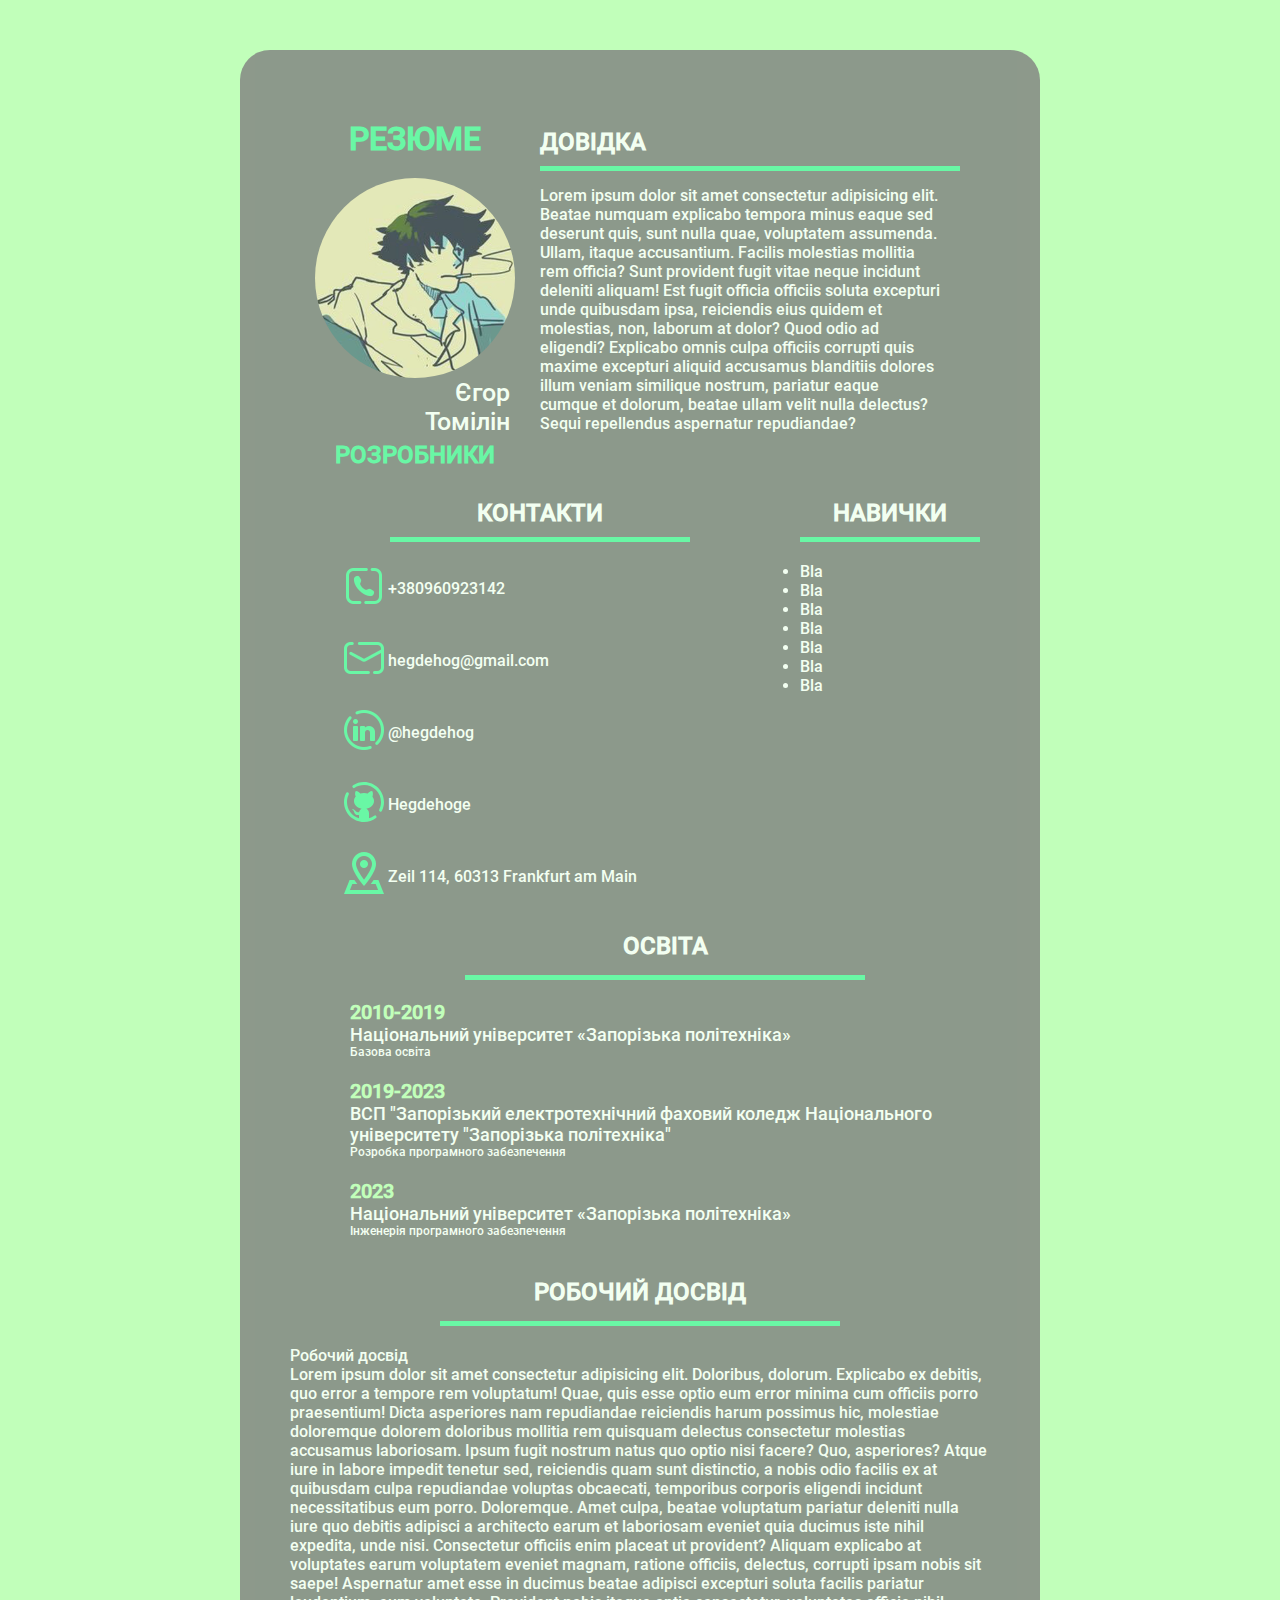
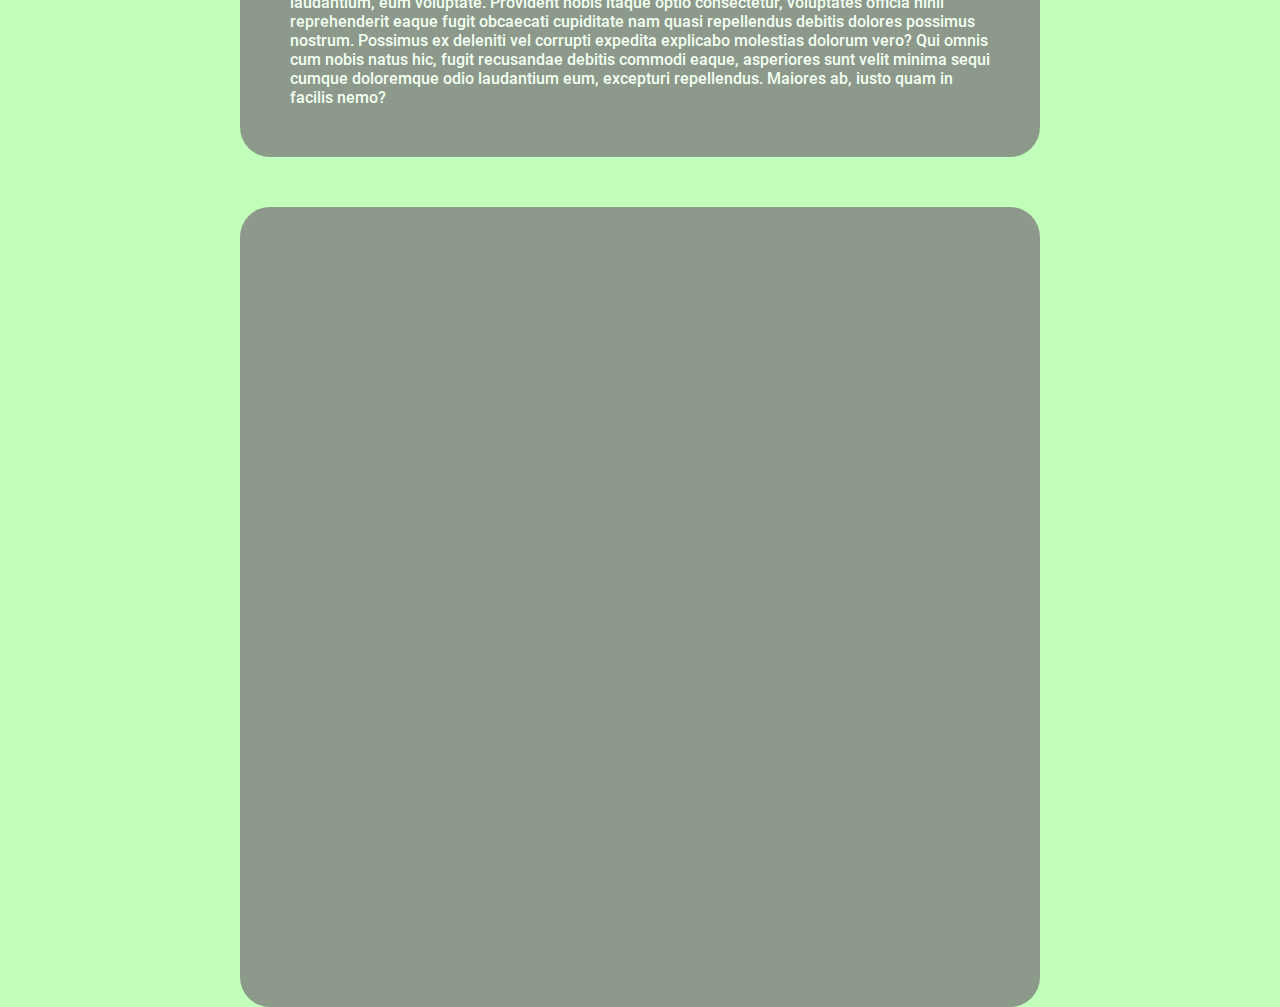
==== web-develop/Lab-2/index.html @ 569e78ba "Quest Commit" ====
<!DOCTYPE html>
<html lang="en">
  <head>
    <meta charset="UTF-8" />
    <meta
      name="viewport"
      content="width=device-width, initial-scale=1.0"
    />
    <meta
      name="desrciption"
      content="CV-info"
    />
    <link
      rel="stylesheet"
      href="./css/fonts.css"
    />
    <link
      rel="stylesheet"
      href="./css/style.css"
    />
    <title>Резюме</title>
  </head>
  <body>
    <div class="container">
      <div class="resume">
        <div class="main">
          <h1 class="main_title">Резюме</h1>
          <img
            class="Profil_main"
            src="img/Profil_main.jpg"
            alt="I'am"
          />
          <p class="name">Єгор</p>
          <p class="surname">Томілін</p>
          <h2 class="speciality">Розробники</h2>
        </div>
        <div class="certificate">
          <h2 class="profile">Довідка</h2>
          <div class="divide"></div>
          <p class="about">
            Lorem ipsum dolor sit amet consectetur adipisicing elit. Beatae
            numquam explicabo tempora minus eaque sed deserunt quis, sunt nulla
            quae, voluptatem assumenda. Ullam, itaque accusantium. Facilis
            molestias mollitia rem officia? Sunt provident fugit vitae neque
            incidunt deleniti aliquam! Est fugit officia officiis soluta
            excepturi unde quibusdam ipsa, reiciendis eius quidem et molestias,
            non, laborum at dolor? Quod odio ad eligendi? Explicabo omnis culpa
            officiis corrupti quis maxime excepturi aliquid accusamus blanditiis
            dolores illum veniam similique nostrum, pariatur eaque cumque et
            dolorum, beatae ullam velit nulla delectus? Sequi repellendus
            aspernatur repudiandae?
          </p>
        </div>
        <div class="contacts">
          <h2 class="contacts_title">Контакти</h2>
          <div class="divide"></div>
          <div class="contacts_wrapper">
            <div class="contact_item">
              <a href="b"
                ><img
                  src="icons/contacts/phone.png"
                  alt="phone"
                  class="contacts_icons"
              /></a>
              <div class="contacts_text">+380960923142</div>
            </div>
            <div class="contact_item">
              <a href="b"
                ><img
                  src="icons/contacts/mail.png"
                  alt="mail"
                  class="contacts_icons"
              /></a>
              <div class="contacts_text">hegdehog@gmail.com</div>
            </div>
            <div class="contact_item">
              <a href="b"
                ><img
                  src="icons/contacts/linkidin.png"
                  alt="linkidin"
                  class="contacts_icons"
              /></a>
              <div class="contacts_text">@hegdehog</div>
            </div>
            <div class="contact_item">
              <a href="b"
                ><img
                  src="icons/contacts/icons8-github.svg"
                  alt="git"
                  class="contacts_icons"
              /></a>
              <div class="contacts_text">Hegdehoge</div>
            </div>
            <div class="contact_item">
              <a href="https://maps.app.goo.gl/7nJFN1azXGgWfS116"
                ><img
                  src="icons/contacts/location.png"
                  alt="location"
                  class="contacts_icons"
              /></a>
              <div class="contacts_text">Zeil 114, 60313 Frankfurt am Main</div>
            </div>
          </div>
        </div>
        <div class="skills">
          <h2 class="skills_title">Навички</h2>
          <div class="divide"></div>
          <div class="skills_wrapper">
            <ul>
              <li>Bla</li>
              <li>Bla</li>
              <li>Bla</li>
              <li>Bla</li>
              <li>Bla</li>
              <li>Bla</li>
              <li>Bla</li>
            </ul>
          </div>
        </div>
        <div class="education">
          <h2 class="education_title">Освіта</h2>
          <div class="divide"></div>
          <div class="education_wrrapper">
            <div class="education_item">
              <p class="years">2010-2019</p>
              <a
                href="https://zp.isuo.org/schools/view/id/1600"
                class="institution"
                >Національний університет «Запорізька політехніка»</a
              >
              <p class="specialization">Базова освіта</p>
            </div>
            <div class="education_item">
              <p class="years">2019-2023</p>
              <a
                href="https://zetk.com.ua/"
                class="institution"
                >ВСП "Запорізький електротехнічний фаховий коледж Національного
                університету "Запорізька політехніка"</a
              >
              <p class="specialization">Розробка програмного забезпечення</p>
            </div>
            <div class="education_item">
              <p class="years">2023</p>
              <a
                href="https://zp.edu.ua/"
                class="institution"
                >Національний університет «Запорізька політехніка»</a
              >
            </div>
            <p class="specialization">Інженерія програмного забезпечення</p>
          </div>
        </div>
        <div class="experience">
          <h2 class="experience_title">Робочий досвід</h2>
          <div class="divide"></div>
          Робочий досвід
          <div class="experience_block">
            <p class="experience_text">
              Lorem ipsum dolor sit amet consectetur adipisicing elit.
              Doloribus, dolorum. Explicabo ex debitis, quo error a tempore rem
              voluptatum! Quae, quis esse optio eum error minima cum officiis
              porro praesentium! Dicta asperiores nam repudiandae reiciendis
              harum possimus hic, molestiae doloremque dolorem doloribus
              mollitia rem quisquam delectus consectetur molestias accusamus
              laboriosam. Ipsum fugit nostrum natus quo optio nisi facere? Quo,
              asperiores? Atque iure in labore impedit tenetur sed, reiciendis
              quam sunt distinctio, a nobis odio facilis ex at quibusdam culpa
              repudiandae voluptas obcaecati, temporibus corporis eligendi
              incidunt necessitatibus eum porro. Doloremque. Amet culpa, beatae
              voluptatum pariatur deleniti nulla iure quo debitis adipisci a
              architecto earum et laboriosam eveniet quia ducimus iste nihil
              expedita, unde nisi. Consectetur officiis enim placeat ut
              provident? Aliquam explicabo at voluptates earum voluptatem
              eveniet magnam, ratione officiis, delectus, corrupti ipsam nobis
              sit saepe! Aspernatur amet esse in ducimus beatae adipisci
              excepturi soluta facilis pariatur laudantium, eum voluptate.
              Provident nobis itaque optio consectetur, voluptates officia nihil
              reprehenderit eaque fugit obcaecati cupiditate nam quasi
              repellendus debitis dolores possimus nostrum. Possimus ex deleniti
              vel corrupti expedita explicabo molestias dolorum vero? Qui omnis
              cum nobis natus hic, fugit recusandae debitis commodi eaque,
              asperiores sunt velit minima sequi cumque doloremque odio
              laudantium eum, excepturi repellendus. Maiores ab, iusto quam in
              facilis nemo?
            </p>
          </div>
        </div>
      </div>
      <div class="coment"></div>
    </div>
  </body>
</html>
---- web-develop/Lab-2/css/fonts.css ----
@font-face {
    font-family: 'Roboto';
    src: url('../fonts/Roboto-Medium.ttf');
    src: url('../fonts/Roboto-Medium.ttf') format('embedded-opentype'),
        url('../fonts/Roboto-Medium.ttf') format('woff'),
        url('../fonts/Roboto-Medium.ttf') format('truetype');
    font-weight: normal;
    font-style: normal;
}
---- web-develop/Lab-2/css/style.css ----
* {
    box-sizing: border-box;
    margin: 0;
    padding: 0;
    border: 0;
    font-family: 'Roboto';
    color: #808080;
    color: #ffffff;
}

h1 , h2, h3, h4, h5, h6{
    text-transform: uppercase;
    /* display: inline-block;
    border-bottom: 2px dotted; */
}

body {
    background-color: #C1FFBA;
    background-image: url(../img/2471316.gif);
    background-attachment: fixed;
    background-position: center center;
}

a:hover{
    color:#54f6a1;
}

.divide{
    display: block;
    height: 5px;
    width: 100px;
    background-color: #54f6a1;
    margin-bottom: 15px;
}

.container{
    margin: 0 auto;
}

.resume{
    margin: 0 auto;
    margin-top: 50px;
    padding: 50px;
    width: 800px;
    min-height: 800px;
    background-color: #808080;
    opacity: 80%;
    display: flex;
    flex-direction: row;
    justify-content: flex-start;
    flex-wrap: wrap;
    align-items: first baseline;
    border-radius: 30px;
}

.main{
    width: 250px;
}

.certificate{
    display: block;
    width: 400px;
    height: 300px;
    margin: 0 auto;
    margin-right: 50px;
}    

.certificate .profile{
    margin-bottom: 10px;
}
.certificate .divide{
    width: 420px;
}
.main_title{
    text-align: center;
    margin-top: 20px;
    color: #54f6a1;
}

.Profil_main{
    display: block;
    margin: 20px auto 0 auto ;
    height: 200px;
    width: 200px;
    border-radius: 100%;
}
.name , .surname{
    margin-right: 30px;
   text-align: end;
   font-size: 25px;
}
.speciality{
    margin-top: 5px;
    text-align: center;
    color: #54f6a1;
}

.name{
    text-indent: 20px;
}
.contacts{
    margin: 20px 50px 0 50px;
    width: 400px;
}

.contacts_title{
    text-align: center;
}
.contacts .divide{
    width: 300px;
    margin: 0 auto;
    margin-top: 10px;
}

.contacts_icons{
 display: inline-block;
}
.contacts_wrapper{
   /* margin-left: 60px; */
    display: flex;
    flex-wrap: wrap;
    align-items: flex-start;
    flex-direction: column;
    justify-content: center;
}
.contacts_text{
    display: inline-block;
    text-align: center;
}
.contact_item{
    margin-top: 20px;
    display: flex;
    flex-direction: row;
    align-items:center;
    justify-self: center;
}

.skills{
    width: 200px;
    height: 200px;
    margin-top: 20px;
    padding: 10px;
}
.skills_title{
    text-align: center;
}

.skills .divide{
  width: 180px; 
  margin-top: 10px;
}
.skills_wrapper{
    margin-top: 20px;
    display: flex;
    flex-wrap: wrap;
    align-items: center;
    justify-content: space-between;
}

.education{
    margin-top: 20px;
    margin-left: 50px;
    padding: 10px;
}

.education .divide{
    width: 400px;
    margin: 0 auto;
    margin-top: 15px;
}

.education_wrapper{
    display: flex;
    flex-wrap: wrap;
    align-items: center;
    justify-content: center;
}

.education_item{
    margin-top: 20px;
}

.education_item .years {
    font-size: 20px;
    font-weight: bold;
    color: #C1FFBA;
}
.education_title{
    text-align: center;
}

.education_item .institution {
    text-decoration-line: none;
    font-size: 18px;
    hover
}

.specialization {
    font-size: 12px;
}

.experience .divide {
    width: 400px;
    margin: 0 auto;
    margin-top: 15px;
    margin-bottom: 20px;
}
.experience_title{
    text-align: center;
    margin-top: 30px;
    margin-bottom: 10px;
}

.coment{
    width: 800px;
    min-height: 500px;
    margin: 0 auto;
    margin-top: 50px;
    padding: 50px;
    width: 800px;
    min-height: 800px;
    background-color: #808080;
    opacity: 80%;
    display: flex;
    flex-direction: row;
    justify-content: flex-start;
    flex-wrap: wrap;
    align-items: first baseline;
    border-radius: 30px;
}
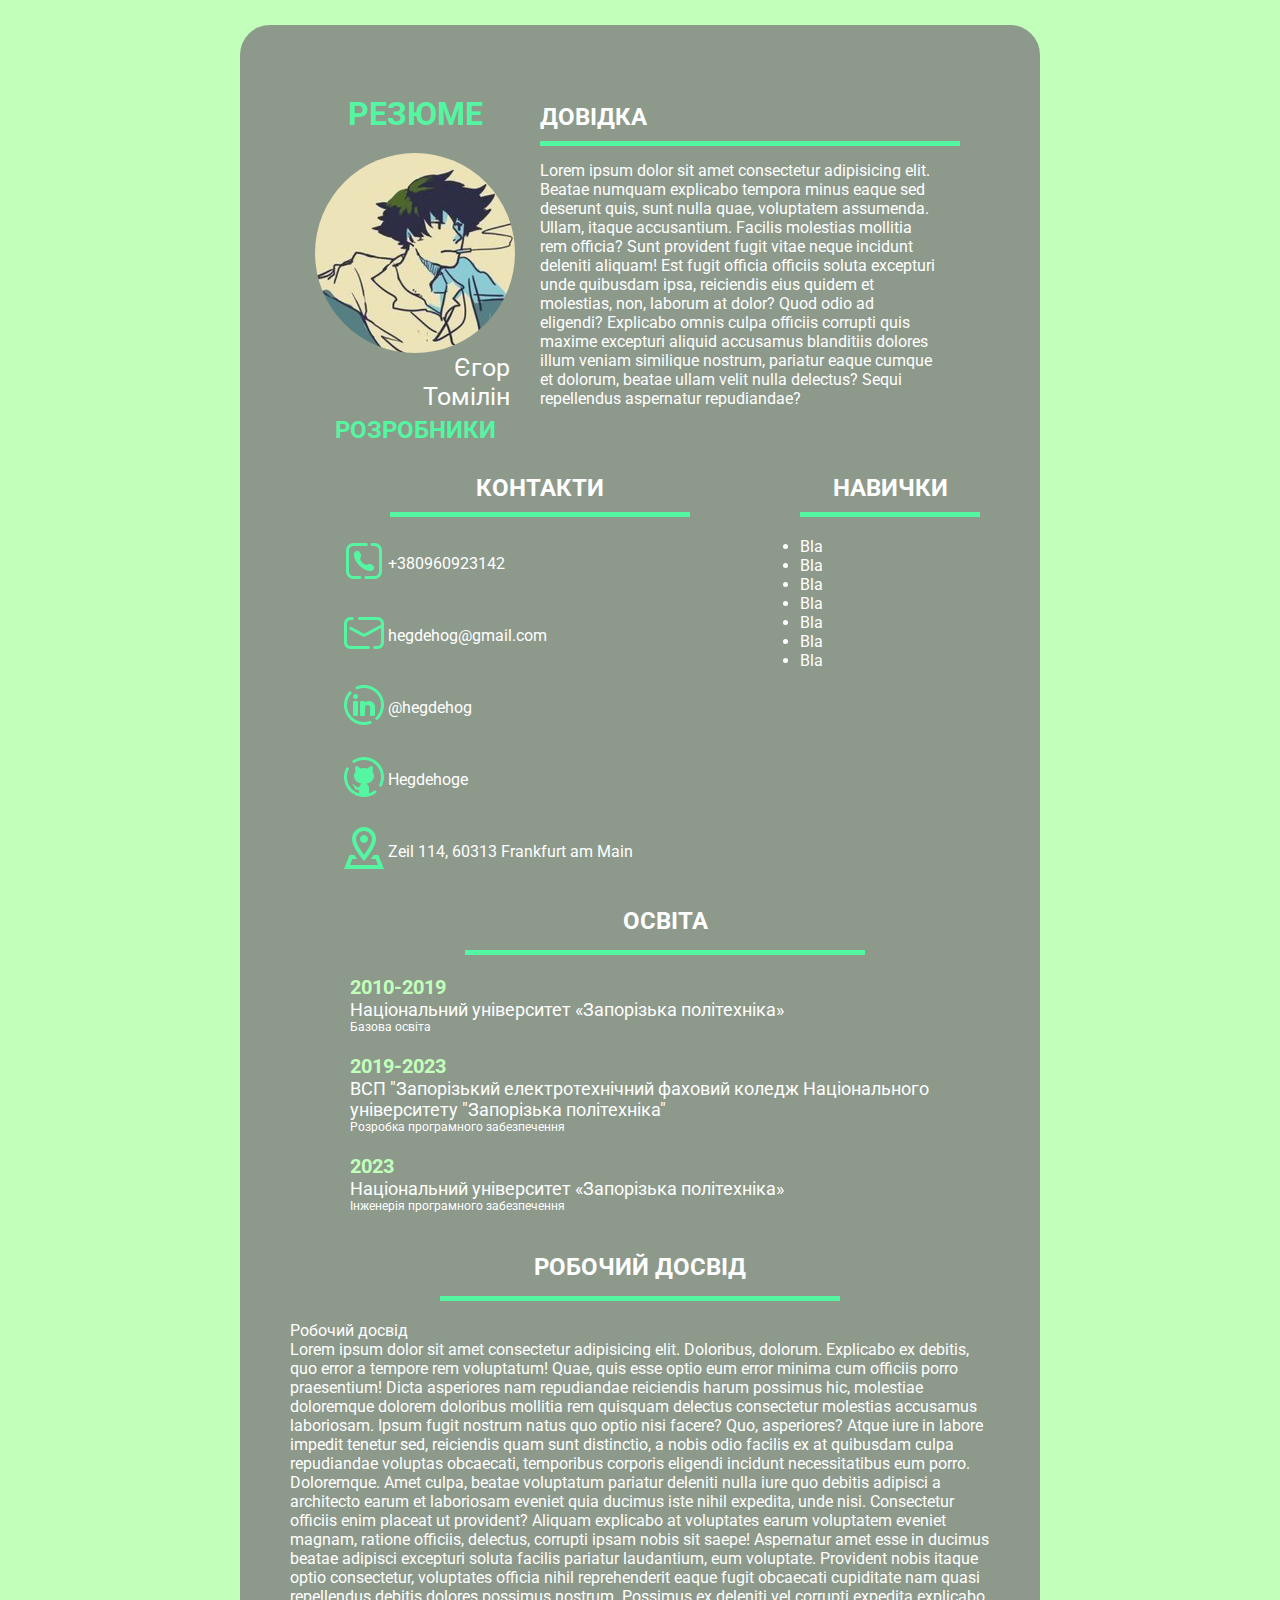
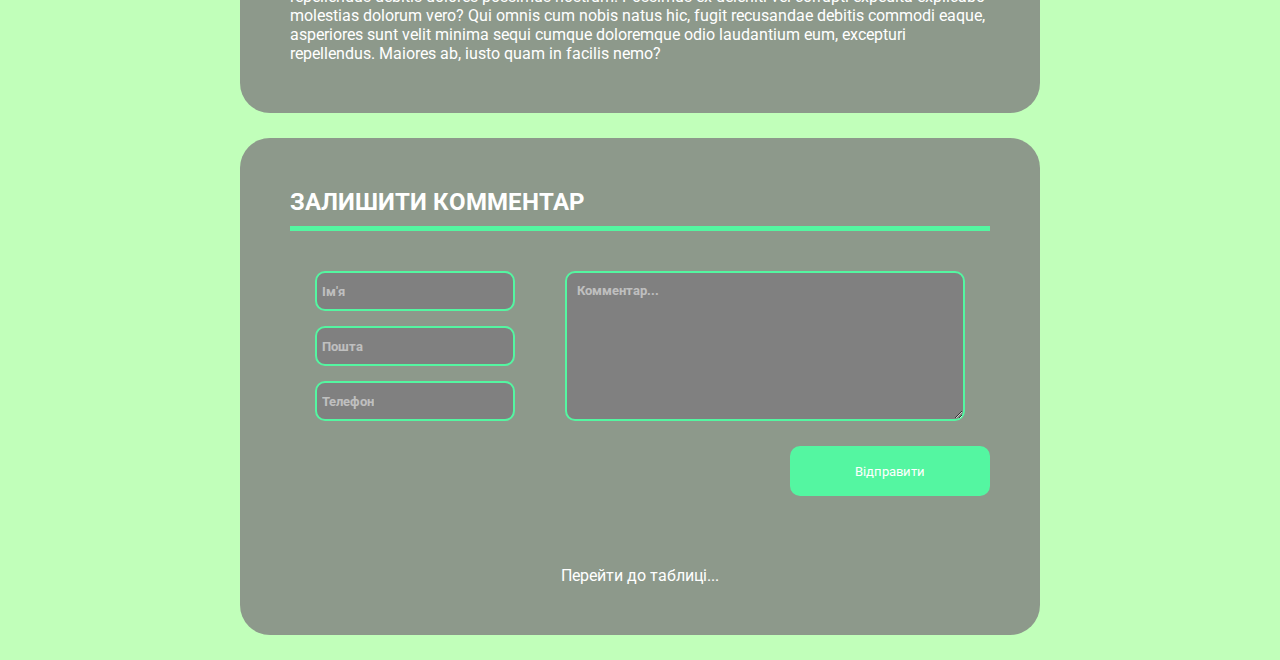
==== commit 4f879f21: "Finish HTML and CSS Lab-2" ====
--- a/web-develop/Lab-2/index.html
+++ b/web-develop/Lab-2/index.html
@@ -11,8 +11,17 @@
       content="CV-info"
     />
     <link
+      rel="preconnect"
+      href="https://fonts.googleapis.com"
+    />
+    <link
+      rel="preconnect"
+      href="https://fonts.gstatic.com"
+      crossorigin
+    />
+    <link
+      href="https://fonts.googleapis.com/css2?family=Roboto:wght@400;700&display=swap"
       rel="stylesheet"
-      href="./css/fonts.css"
     />
     <link
       rel="stylesheet"
@@ -36,7 +45,7 @@
         </div>
         <div class="certificate">
           <h2 class="profile">Довідка</h2>
-          <div class="divide"></div>
+          <div class="divider"></div>
           <p class="about">
             Lorem ipsum dolor sit amet consectetur adipisicing elit. Beatae
             numquam explicabo tempora minus eaque sed deserunt quis, sunt nulla
@@ -53,7 +62,7 @@
         </div>
         <div class="contacts">
           <h2 class="contacts_title">Контакти</h2>
-          <div class="divide"></div>
+          <div class="divider"></div>
           <div class="contacts_wrapper">
             <div class="contact_item">
               <a href="b"
@@ -104,7 +113,7 @@
         </div>
         <div class="skills">
           <h2 class="skills_title">Навички</h2>
-          <div class="divide"></div>
+          <div class="divider"></div>
           <div class="skills_wrapper">
             <ul>
               <li>Bla</li>
@@ -119,8 +128,8 @@
         </div>
         <div class="education">
           <h2 class="education_title">Освіта</h2>
-          <div class="divide"></div>
-          <div class="education_wrrapper">
+          <div class="divider"></div>
+          <div class="education_wrapper">
             <div class="education_item">
               <p class="years">2010-2019</p>
               <a
@@ -153,7 +162,7 @@
         </div>
         <div class="experience">
           <h2 class="experience_title">Робочий досвід</h2>
-          <div class="divide"></div>
+          <div class="divider"></div>
           Робочий досвід
           <div class="experience_block">
             <p class="experience_text">
@@ -187,7 +196,53 @@
           </div>
         </div>
       </div>
-      <div class="coment"></div>
+    </div>
+    <div class="container">
+      <div class="comment">
+        <h2 class="comment_title">Залишити Комментар</h2>
+        <div class="divider"></div>
+        <div class="comment_wrapper">
+          <div class="user_info">
+            <input
+              type="text"
+              class="autor"
+              placeholder="Ім'я"
+            />
+            <input
+              type="text"
+              class="email"
+              placeholder="Пошта"
+            />
+            <input
+              type="text"
+              class="telephon"
+              placeholder="Телефон"
+            />
+          </div>
+          <textarea
+            name="feedback"
+            id=""
+            cols="30"
+            rows="10"
+            class="feedback"
+            placeholder="Комментар..."
+          ></textarea>
+        </div>
+        <div class="btn_wrapper">
+          <button class="share_btn btn">Відправити</button>
+        </div>
+        <!-- <form
+            action="table.html"
+            class="form"
+          >
+            <button class="tabel_btn btn">tabel</button>
+          </form> -->
+        <a
+          href="table.html"
+          class="table"
+          >Перейти до таблиці...</a
+        >
+      </div>
     </div>
   </body>
 </html>
--- a/web-develop/Lab-2/css/style.css
+++ b/web-develop/Lab-2/css/style.css
@@ -1,230 +1,311 @@
 * {
-    box-sizing: border-box;
-    margin: 0;
-    padding: 0;
-    border: 0;
-    font-family: 'Roboto';
-    color: #808080;
-    color: #ffffff;
-}
-
-h1 , h2, h3, h4, h5, h6{
-    text-transform: uppercase;
-    /* display: inline-block;
+  box-sizing: border-box;
+  margin: 0;
+  padding: 0;
+  border: 0;
+  font-family: 'Roboto', sans-serif;
+  color: #808080;
+  color: #ffffff;
+}
+
+h1,
+h2,
+h3,
+h4,
+h5,
+h6 {
+  text-transform: uppercase;
+  /* display: inline-block;
     border-bottom: 2px dotted; */
 }
 
 body {
-    background-color: #C1FFBA;
-    background-image: url(../img/2471316.gif);
-    background-attachment: fixed;
-    background-position: center center;
-}
-
-a:hover{
-    color:#54f6a1;
-}
-
-.divide{
-    display: block;
-    height: 5px;
-    width: 100px;
-    background-color: #54f6a1;
-    margin-bottom: 15px;
-}
-
-.container{
-    margin: 0 auto;
-}
-
-.resume{
-    margin: 0 auto;
-    margin-top: 50px;
-    padding: 50px;
-    width: 800px;
-    min-height: 800px;
-    background-color: #808080;
-    opacity: 80%;
-    display: flex;
-    flex-direction: row;
-    justify-content: flex-start;
-    flex-wrap: wrap;
-    align-items: first baseline;
-    border-radius: 30px;
-}
-
-.main{
-    width: 250px;
-}
-
-.certificate{
-    display: block;
-    width: 400px;
-    height: 300px;
-    margin: 0 auto;
-    margin-right: 50px;
-}    
-
-.certificate .profile{
-    margin-bottom: 10px;
-}
-.certificate .divide{
-    width: 420px;
-}
-.main_title{
-    text-align: center;
-    margin-top: 20px;
-    color: #54f6a1;
-}
-
-.Profil_main{
-    display: block;
-    margin: 20px auto 0 auto ;
-    height: 200px;
-    width: 200px;
-    border-radius: 100%;
-}
-.name , .surname{
-    margin-right: 30px;
-   text-align: end;
-   font-size: 25px;
-}
-.speciality{
-    margin-top: 5px;
-    text-align: center;
-    color: #54f6a1;
-}
-
-.name{
-    text-indent: 20px;
-}
-.contacts{
-    margin: 20px 50px 0 50px;
-    width: 400px;
-}
-
-.contacts_title{
-    text-align: center;
-}
-.contacts .divide{
-    width: 300px;
-    margin: 0 auto;
-    margin-top: 10px;
-}
-
-.contacts_icons{
- display: inline-block;
-}
-.contacts_wrapper{
-   /* margin-left: 60px; */
-    display: flex;
-    flex-wrap: wrap;
-    align-items: flex-start;
-    flex-direction: column;
-    justify-content: center;
-}
-.contacts_text{
-    display: inline-block;
-    text-align: center;
-}
-.contact_item{
-    margin-top: 20px;
-    display: flex;
-    flex-direction: row;
-    align-items:center;
-    justify-self: center;
-}
-
-.skills{
-    width: 200px;
-    height: 200px;
-    margin-top: 20px;
-    padding: 10px;
-}
-.skills_title{
-    text-align: center;
-}
-
-.skills .divide{
-  width: 180px; 
+  background-color: #c1ffba;
+  background-image: url(../img/2471316.gif);
+  background-attachment: fixed;
+  background-position: center center;
+}
+
+a:hover {
+  color: #54f6a1;
+}
+
+.divider {
+  display: block;
+  height: 5px;
+  width: 100px;
+  background-color: #54f6a1;
+  margin-bottom: 15px;
+}
+
+.container {
+  margin: 0 auto;
+  margin-top: 25px;
+  margin-bottom: 25px;
+  padding: 50px;
+  width: 800px;
+  background-color: rgba(128, 128, 128, 0.8);
+  border-radius: 30px;
+}
+
+.resume {
+  min-height: 800px;
+
+  display: flex;
+  flex-direction: row;
+  justify-content: flex-start;
+  flex-wrap: wrap;
+  align-items: first baseline;
+  border-radius: 30px;
+}
+
+.comment {
+  min-height: 200px;
+}
+
+.main {
+  width: 250px;
+}
+
+.certificate {
+  display: block;
+  width: 400px;
+  height: 300px;
+  margin: 0 auto;
+  margin-right: 50px;
+}
+
+.certificate .profile {
+  margin-bottom: 10px;
+}
+.certificate .divider {
+  width: 420px;
+}
+.main_title {
+  text-align: center;
+  margin-top: 20px;
+  color: #54f6a1;
+}
+
+.Profil_main {
+  display: block;
+  margin: 20px auto 0 auto;
+  height: 200px;
+  width: 200px;
+  border-radius: 100%;
+}
+.main .name,
+.surname {
+  margin-right: 30px;
+  text-align: end;
+  font-size: 25px;
+}
+.speciality {
+  margin-top: 5px;
+  text-align: center;
+  color: #54f6a1;
+}
+
+.name {
+  text-indent: 20px;
+}
+.contacts {
+  margin: 20px 50px 0 50px;
+  width: 400px;
+}
+
+.contacts_title {
+  text-align: center;
+}
+.contacts .divider {
+  width: 300px;
+  margin: 0 auto;
   margin-top: 10px;
 }
-.skills_wrapper{
-    margin-top: 20px;
-    display: flex;
-    flex-wrap: wrap;
-    align-items: center;
-    justify-content: space-between;
-}
-
-.education{
-    margin-top: 20px;
-    margin-left: 50px;
-    padding: 10px;
-}
-
-.education .divide{
-    width: 400px;
-    margin: 0 auto;
-    margin-top: 15px;
-}
-
-.education_wrapper{
-    display: flex;
-    flex-wrap: wrap;
-    align-items: center;
-    justify-content: center;
-}
-
-.education_item{
-    margin-top: 20px;
+
+.contacts_icons {
+  display: inline-block;
+}
+.contacts_wrapper {
+  /* margin-left: 60px; */
+  display: flex;
+  flex-wrap: wrap;
+  align-items: flex-start;
+  flex-direction: column;
+  justify-content: center;
+}
+.contacts_text {
+  display: inline-block;
+  text-align: center;
+}
+.contact_item {
+  margin-top: 20px;
+  display: flex;
+  flex-direction: row;
+  align-items: center;
+  justify-self: center;
+}
+
+.skills {
+  width: 200px;
+  height: 200px;
+  margin-top: 20px;
+  padding: 10px;
+}
+.skills_title {
+  text-align: center;
+}
+
+.skills .divider {
+  width: 180px;
+  margin-top: 10px;
+}
+.skills_wrapper {
+  margin-top: 20px;
+  display: flex;
+  flex-wrap: wrap;
+  align-items: center;
+  justify-content: space-between;
+}
+
+.education {
+  margin-top: 20px;
+  margin-left: 50px;
+  padding: 10px;
+}
+
+.education .divider {
+  width: 400px;
+  margin: 0 auto;
+  margin-top: 15px;
+}
+
+.education_wrapper {
+  display: flex;
+  flex-wrap: wrap;
+  align-items: center;
+  justify-content: flex-start;
+}
+
+.education_item {
+  margin-top: 20px;
 }
 
 .education_item .years {
-    font-size: 20px;
-    font-weight: bold;
-    color: #C1FFBA;
-}
-.education_title{
-    text-align: center;
+  font-size: 20px;
+  font-weight: bold;
+  color: #c1ffba;
+}
+.education_title {
+  text-align: center;
 }
 
 .education_item .institution {
-    text-decoration-line: none;
-    font-size: 18px;
-    hover
+  text-decoration-line: none;
+  font-size: 18px;
 }
 
 .specialization {
-    font-size: 12px;
-}
-
-.experience .divide {
-    width: 400px;
-    margin: 0 auto;
-    margin-top: 15px;
-    margin-bottom: 20px;
-}
-.experience_title{
-    text-align: center;
-    margin-top: 30px;
-    margin-bottom: 10px;
-}
-
-.coment{
-    width: 800px;
-    min-height: 500px;
-    margin: 0 auto;
-    margin-top: 50px;
-    padding: 50px;
-    width: 800px;
-    min-height: 800px;
-    background-color: #808080;
-    opacity: 80%;
-    display: flex;
-    flex-direction: row;
-    justify-content: flex-start;
-    flex-wrap: wrap;
-    align-items: first baseline;
-    border-radius: 30px;
-}+  font-size: 12px;
+}
+
+.experience .divider {
+  width: 400px;
+  margin: 0 auto;
+  margin-top: 15px;
+  margin-bottom: 20px;
+}
+.experience_title {
+  text-align: center;
+  margin-top: 30px;
+  margin-bottom: 10px;
+}
+
+.comment .divider {
+  width: 700px;
+  margin: 0 auto;
+  margin-top: 10px;
+}
+
+.comment_wrapper {
+  display: flex;
+  flex-direction: row;
+  justify-content: center;
+  flex-wrap: wrap;
+  margin-top: 40px;
+  /* align-items: first baseline; */
+}
+
+.comment .user_info input {
+  border-radius: 10px;
+  height: 40px;
+  width: 200px;
+  background-color: #808080;
+  border: 2px solid #54f6a1;
+  padding: 5px;
+}
+
+input::placeholder {
+  font-weight: bold;
+  opacity: 0.5;
+  color: #ffffff;
+}
+textarea::placeholder {
+  font-weight: bold;
+  opacity: 0.5;
+  color: #ffffff;
+}
+
+.user_info {
+  min-height: 150px;
+  width: 250px;
+  display: flex;
+  flex-direction: column;
+  justify-content: space-between;
+  flex-wrap: wrap;
+  align-items: stretch;
+}
+
+.feedback {
+  height: 150px;
+  width: 400px;
+  border-radius: 10px;
+  background-color: #808080;
+  border: 2px solid #54f6a1;
+  padding: 10px;
+}
+
+.btn {
+  width: 200px;
+  height: 50px;
+  margin-top: 25px;
+  color: #ffffff;
+  background-color: rgb(84, 246, 161);
+  border-radius: 10px;
+  box-shadow: inset;
+  cursor: pointer;
+  padding: 10px;
+}
+
+.btn:hover {
+  background: rgba(84, 246, 161, 0.8);
+}
+
+.form {
+  display: inline-block;
+}
+
+.btn_wrapper {
+  display: flex;
+  flex-direction: column;
+  justify-content: flex-end;
+  flex-wrap: wrap;
+  align-items: flex-end;
+}
+
+.table {
+  display: block;
+  text-align: center;
+  margin-top: 70px;
+  text-decoration: none;
+}
